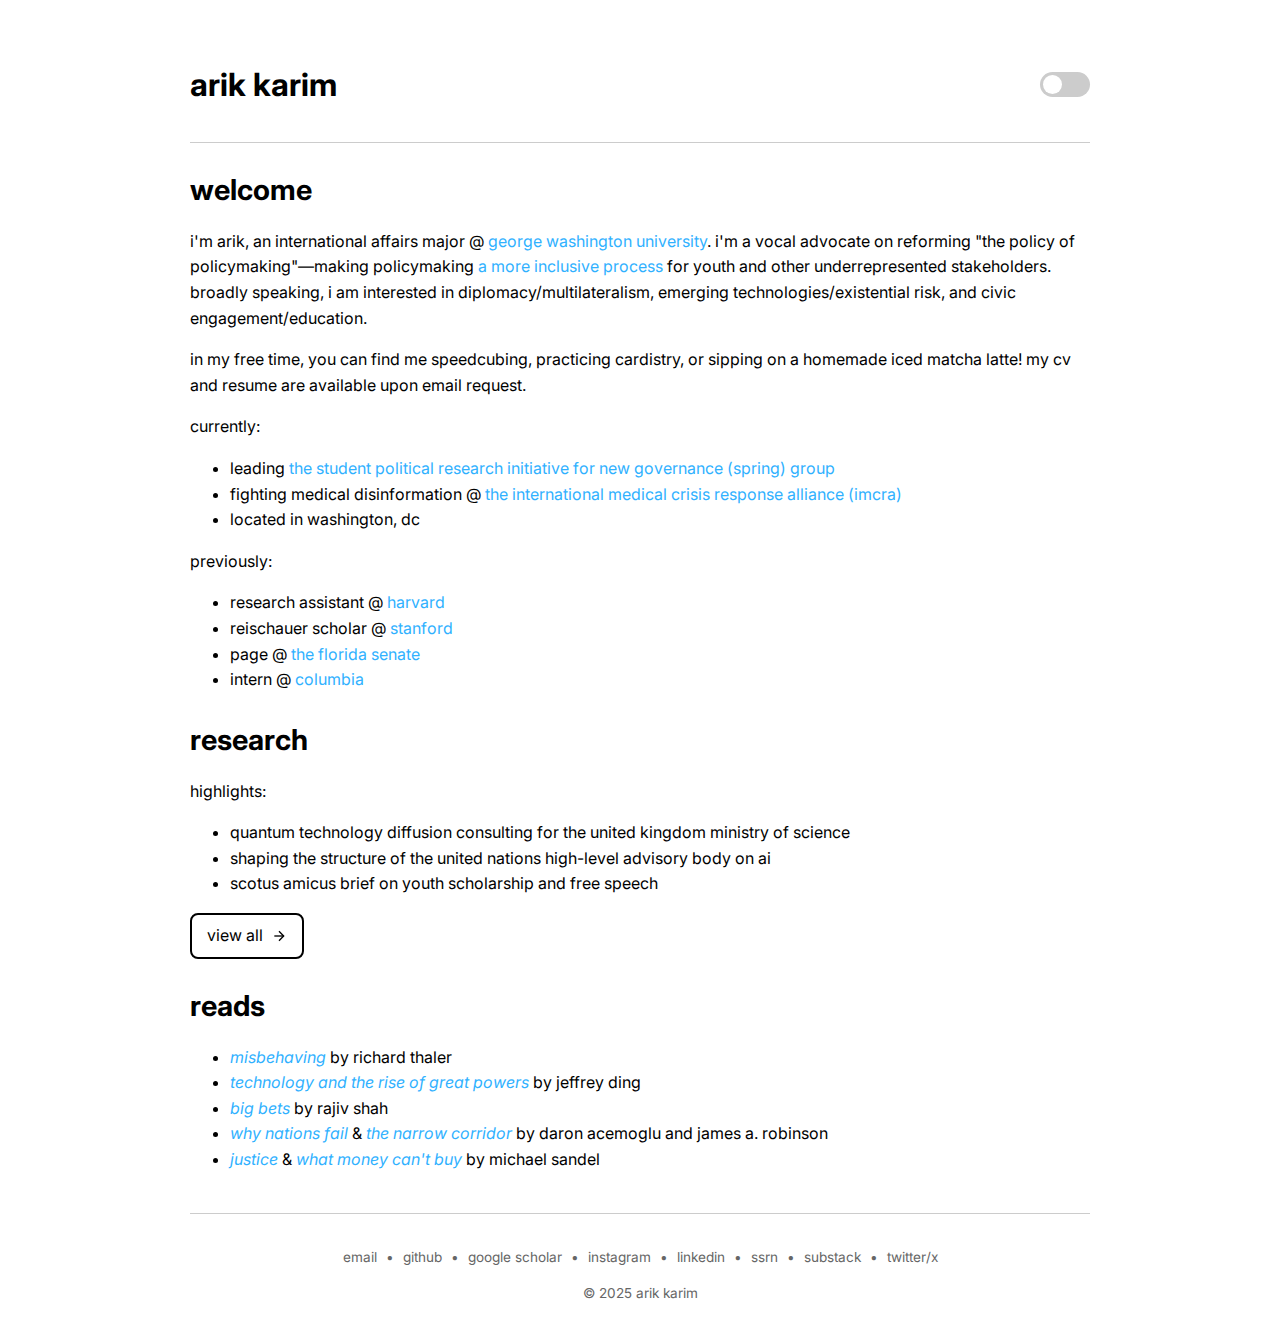
==== index.html @ 2d9f90a9 "Update index.html" ====
<!DOCTYPE html>
<html lang="en">
<head>
    <meta charset="UTF-8">
    <meta name="viewport" content="width=device-width, initial-scale=1.0">
    <title>arik karim</title>
    
    <style>
        /* Preload and visibility management */
        html {
            visibility: hidden;
        }
        html.theme-ready {
            visibility: visible;
        }
        
        /* Color variables for light and dark modes */
        html {
            --bg-color: #ffffff;
            --text-color: #333333;
        }
        
        html.dark-mode {
            --bg-color: #121212;
            --text-color: #f5f5f5;
        }
        
        /* Smooth theme transitions */
        body {
            background-color: var(--bg-color);
            color: var(--text-color);
            transition: background-color 0.3s ease, color 0.3s ease;
            font-family: 'Inter', sans-serif;
        }

        /* Theme toggle styling */
        .toggle-container {
            display: flex;
            align-items: center;
            justify-content: flex-end;
        }

        .toggle-switch {
            position: relative;
            display: inline-block;
            width: 50px;
            height: 24px;
        }

        .toggle-switch input {
            opacity: 0;
            width: 0;
            height: 0;
        }

        .slider {
            position: absolute;
            cursor: pointer;
            top: 0;
            left: 0;
            right: 0;
            bottom: 0;
            background-color: #ccc;
            transition: .4s;
            border-radius: 34px;
        }

        .slider:before {
            position: absolute;
            content: "";
            height: 16px;
            width: 16px;
            left: 4px;
            bottom: 4px;
            background-color: white;
            transition: .4s;
            border-radius: 50%;
        }

        input:checked + .slider {
            background-color: var(--accent-color);
        }

        input:checked + .slider:before {
            transform: translateX(26px);
        }
    </style>

    <script>
        (function() {
            // Enhanced theme synchronization logic
            function getCurrentTheme() {
                return localStorage.getItem('theme') || 
                       (window.matchMedia('(prefers-color-scheme: dark)').matches ? 'dark' : 'light');
            }
            
            // Function to apply theme
            function applyTheme(theme) {
                const html = document.documentElement;
                const themeToggle = document.getElementById('theme-toggle');
                
                if (theme === 'dark') {
                    html.classList.add('dark-mode');
                    if (themeToggle) themeToggle.checked = true;
                } else {
                    html.classList.remove('dark-mode');
                    if (themeToggle) themeToggle.checked = false;
                }
            }

            // Initial theme application
            applyTheme(getCurrentTheme());

            // Sync theme across pages
            window.addEventListener('storage', function(e) {
                if (e.key === 'theme-sync') {
                    try {
                        const data = JSON.parse(e.newValue);
                        applyTheme(data.theme);
                    } catch (error) {
                        console.error('Theme sync error:', error);
                    }
                }
            });

            // Ensure theme is set before page becomes visible
            setTimeout(function() {
                document.documentElement.classList.add('theme-ready');
            }, 10);
        })();
    </script>
    
    <link id="favicon" rel="icon" href="akfavicon1.ico" type="image/x-icon">
    <link href="https://fonts.googleapis.com/css2?family=Inter:wght@400;600&display=swap" rel="stylesheet">
    <link rel="stylesheet" href="styles.css">
    <script src="favicon.js" defer></script>
</head>
    
<body>
    <div class="container">
        <header class="header">
            <h1><a href="index.html" class="home-link">arik karim</a></h1>
            <div class="toggle-container">
                <label class="toggle-switch">
                    <input type="checkbox" id="theme-toggle">
                    <span class="slider"></span>
                </label>
            </div>
        </header>
        
        <section id="welcome">
            <h2>welcome</h2>
            <p>i'm arik, an international affairs major @ <a href="https://www.gwu.edu/" target="_blank">george washington university</a>. i'm a vocal advocate on reforming "the policy of policymaking"—making policymaking <a href="https://youtu.be/MZaQ7ZIQOeg?si=ThQEE5pB6f5t1y5o" target="_blank">a more inclusive process</a> for youth and other underrepresented stakeholders. broadly speaking, i am interested in diplomacy/multilateralism, emerging technologies/existential risk, and civic engagement/education.</p> 
            <p>in my free time, you can find me speedcubing, practicing cardistry, or sipping on a homemade iced matcha latte! my cv and resume are available upon email request.</p>
            <p>currently:</p> 
            <ul>
                <li>leading <a href="https://thespringgroup.org/" target="_blank">the student political research initiative for new governance (spring) group</a></li>
                <li>fighting medical disinformation @ <a href="https://www.imcra.net" target="_blank">the international medical crisis response alliance (imcra)</a></li>
                <li>located in washington, dc</li>
            </ul>
            <p>previously:</p>
            <ul>
                <li>research assistant @ <a href="https://harvard.edu/" target="_blank">harvard</a></li>
                <li>reischauer scholar @ <a href="https://stanford.edu/" target="_blank">stanford</a>
                <li>page @ <a href="https://flsenate.gov/" target="_blank">the florida senate</a></li>
                <li>intern @ <a href="https://columbia.edu/" target="_blank">columbia</a></li>
            </ul>
        </section>
        
        <section id="research">
            <h2>research</h2>
            <p>highlights:</p>
            <ul>
                <li>quantum technology diffusion consulting for the united kingdom ministry of science</li>
                <li>shaping the structure of the united nations high-level advisory body on ai</li>
                <li>scotus amicus brief on youth scholarship and free speech</li>
            </ul>
            <a href="research.html" class="button">
                view all
                <svg class="button-arrow" viewBox="0 0 24 24">
                    <line x1="5" y1="12" x2="19" y2="12"></line>
                    <polyline points="12 5 19 12 12 19"></polyline>
                </svg>
            </a>
        </section>
        
        <section id="reads">
            <h2>reads</h2>
            <ul>
                <li><a href="https://www.amazon.com/Misbehaving-Behavioral-Economics-Richard-Thaler/dp/039335279X" target="_blank"><i>misbehaving</i></a> by richard thaler</li>
                <li><a href="https://press.princeton.edu/books/paperback/9780691260341/technology-and-the-rise-of-great-powers" target="_blank"><i>technology and the rise of great powers</i></a> by jeffrey ding</li>
                <li><a href="https://simonandschuster.com/books/Big-Bets/Rajiv-Shah/9781668004388" target="_blank"><i>big bets</i></a> by rajiv shah</li>
                <li><a href="https://amazon.com/Why-Nations-Fail-Origins-Prosperity/dp/0307719227" target="_blank"><i>why nations fail</i></a> & <a href="https://penguinrandomhouse.com/books/555400/the-narrow-corridor-by-daron-acemoglu-and-james-a-robinson/" target="_blank"><i>the narrow corridor</i></a> by daron acemoglu and james a. robinson</li>
                <li><a href="https://amazon.com/Justice-Whats-Right-Thing-Do/dp/0374532508" target="_blank"><i>justice</i></a> & <a href="https://amazon.com/What-Money-Cant-Buy-Markets/dp/0374203032" target="_blank"><i>what money can't buy</i></a> by michael sandel</li>
            </ul>
        </section>
        
        <footer class="footer">
            <p>
                <a href="mailto:arik.karim@gwu.edu" target="_blank" class="email">email</a> • 
                <a href="https://github.com/ArikKarim" target="_blank" class="github">github</a> • 
                <a href="https://scholar.google.com/citations?user=ANVlVyoAAAAJ&hl=en" target="_blank" class="scholar">google scholar</a> • 
                <a href="https://instagram.com/arikkarim/" target="_blank" class="instagram">instagram</a> • 
                <a href="https://linkedin.com/in/arikkarim/" target="_blank" class="linkedin">linkedin</a> • 
                <a href="https://papers.ssrn.com/sol3/cf_dev/AbsByAuth.cfm?per_id=5793939" target="_blank" class="ssrn">ssrn</a> • 
                <a href="https://arikkarim.substack.com/" target="_blank" class="substack">substack</a> • 
                <a href="https://x.com/arikulkarim" target="_blank" class="twitter">twitter/x</a>
            </p>
            <p>© 2025 arik karim</p>
        </footer>
    </div>
    
    <script src="script.js"></script>
    
    <!--
    <audio id="toggle-sound" preload="auto" src="toggle-sound.mp3"></audio>
    <audio id="untoggle-sound" preload="auto" src="untoggle-sound.mp3"></audio>
    -->
</body>
</html>
---- styles.css ----
/* Theme visibility control */
html {
    visibility: hidden;
}

html.theme-ready {
    visibility: visible;
}

/* Base theme variables */
:root {
    /* Accent color controller */
    --accent-color: #30b1ff;

    /* Light theme variables */
    --background-color: #ffffff;
    --text-color: #000000;
    --link-color: var(--accent-color);
    --footer-text-color: #666666;
    --border-color: #cccccc;
}

/* Dark theme variables - Applied when .dark-mode class is present */
html.dark-mode {
    --background-color: #121212;
    --text-color: #ffffff;
    --link-color: var(--accent-color);
    --footer-text-color: #aaaaaa;
    --border-color: #444444;
}

/* Base styles using CSS variables */
body {
    font-family: 'Inter', sans-serif;
    margin: 0;
    padding: 0;
    line-height: 1.6;
    background-color: var(--background-color);
    color: var(--text-color);
    transition: background-color 0.3s, color 0.3s; /* Smooth theme transition */
}

.container {
    max-width: 900px;
    margin: 1% auto 0;
    padding: 15px;
}

.button {
    font-family: 'Inter', sans-serif;
    display: inline-block;
    padding: 8px 15px;
    text-decoration: none;
    border: 2px solid var(--text-color);
    border-radius: 8px;
    color: var(--text-color);
    background-color: transparent;
    transition: all 0.3s ease;
    cursor: pointer;
    font-size: 1rem;
    font-weight: 400;
    align-items: center;
    gap: 8px;
    width: fit-content;  /* Ensures button only spans necessary width */
    display: inline-flex;  /* Changed from flex to inline-flex */
}

.button:hover {
    color: var(--background-color);
    background-color: var(--text-color);
    border-color: var(--text-color);  /* Ensures consistent border color on hover */
}

/* Remove any potential pseudo-element lines */
.button:hover::before,
.button:hover::after {
    content: none;
}

.button-arrow {
    width: 1em;
    height: 1em;
    stroke: currentColor;
    stroke-width: 2;
    fill: none;
}

/* Base link styling */
a:not(.button) {
    position: relative;
    color: var(--link-color);
    text-decoration: none;
}

a:not(.button):hover {
    text-decoration: none; /* Prevent default underline behavior */
}

/* Sliding underline effect for non-button hyperlinks */
a:not(.button)::before {
    content: "";
    position: absolute;
    bottom: 0; /* Position underline at the bottom of text */
    left: 0;
    width: 0; /* Initially hidden */
    height: 1px; /* Thickness of underline */
    background-color: var(--link-color); /* Matches link color */
    transition: width 0.3s ease-in-out; /* Smooth sliding effect */
}

a:not(.button):hover::before {
    width: 100%; /* Full underline width on hover */
}

/* Header styles */
.header {
    display: flex;
    justify-content: space-between;
    align-items: center;
    padding: 10px 0;
    border-bottom: 1px solid var(--border-color);
}

.header h1 a {
    color: inherit; /* Inherits the text color from the parent */
    text-decoration: none; /* Removes underline */
}

.header h1 a:hover {
    text-decoration: none;
    color: inherit;
}

.header h1 a::before {
    display: none; /* Removes the sliding underline effect */
}

/* Toggle switch styles */
.toggle-container {
    position: relative;
}

.toggle-switch {
    position: relative;
    display: inline-block;
    width: 50px;
    height: 25px;
}

.toggle-switch input {
    opacity: 0;
    width: 0;
    height: 0;
}

.slider {
    position: absolute;
    top: 0;
    left: 0;
    right: 0;
    bottom: 0;
    background-color: #ccc; /* Default background */
    border-radius: 25px;
    cursor: pointer;
    transition: background-color 0.3s;
}

.slider:before {
    position: absolute;
    content: "";
    height: 19px;
    width: 19px;
    left: 3px;
    bottom: 3px;
    background-color: white;
    border-radius: 50%;
    transition: transform 0.3s;
}

input:checked + .slider {
    background-color: var(--accent-color); /* Toggle ON color matches theme */
}

input:checked + .slider:before {
    transform: translateX(25px);
}

/* Section styles */
section {
    margin: 20px 0;
}

section h2 {
    font-size: 1.8rem;
    margin-bottom: 10px;
}

/* Footer styles */
.footer-line {
    width: 100%;
    border: none;
    height: 2px;
    background-color: var(--border-color);
    margin: 20px 0;
}

.footer {
    text-align: center;
    margin-top: 40px;
    font-size: 0.85rem;
    color: var(--footer-text-color);
    padding-top: 20px;
    border-top: 1px solid var(--border-color);
}

/* Footer link styling */
.footer a {
    position: relative;
    text-decoration: none;
    color: inherit;
    margin: 0 5px;
    transition: color 0.3s;
}

/* Sliding underline effect for footer links */
.footer a::before {
    content: "";
    position: absolute;
    bottom: 0;
    left: 0;
    width: 0;
    height: 1px;
    background-color: currentColor;
    transition: width 0.3s ease-in-out;
}

.footer a:hover::before {
    width: 100%;
}

.footer a:hover {
    font-weight: bold;
}

/* Footer link hover effects with unique colors - unchanged */
.footer .email:hover {
    color: #d34b3d; /* Email Red */
}

.footer .github:hover {
    color: #333; /* Github Dark Gray */
}

.footer .linkedin:hover {
    color: #0A66C2; /* LinkedIn Blue */
}

.footer .ssrn:hover {
    color: #0a1b49; /* SSRN Purple */
}

.footer .instagram:hover {
    color: #E4405F; /* Instagram Pink */
}

.footer .substack:hover {
    color: #ff6719; /* Substack Orange */
}

.footer .twitter:hover {
    color: #1DA1F2; /* Twitter Blue */
}

.footer .scholar:hover {
    color: #4285F4; /* Google Scholar Blue */
}

/* Dark mode overrides for specific elements - only what can't be handled by variables */
html.dark-mode .footer .github:hover {
    color: #f0f0f0; /* Lighter color for dark mode */
}
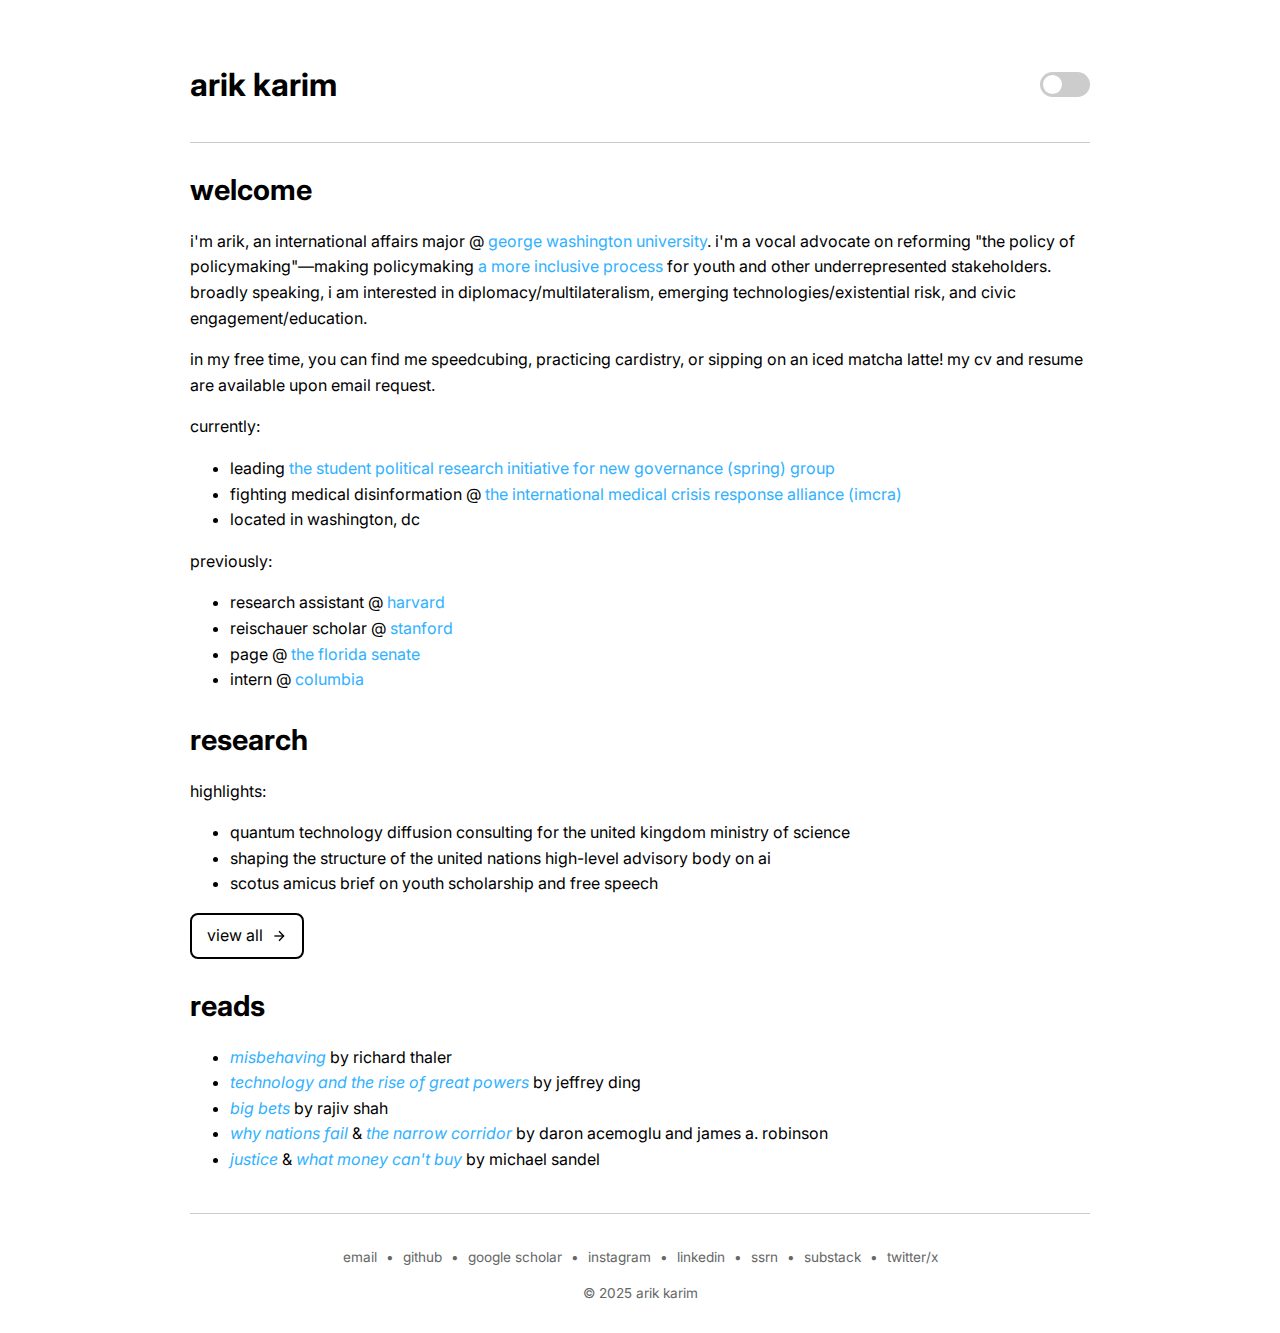
==== commit ea63b355: "Update index.html" ====
--- a/index.html
+++ b/index.html
@@ -1,6 +1,7 @@
 <!DOCTYPE html>
 <html lang="en">
 <head>
+    <meta name="google-site-verification" content="6I3Awm05y6AmcVmiAwLrv4iujUpGytCYcn7_JJEsXQI" />
     <meta charset="UTF-8">
     <meta name="viewport" content="width=device-width, initial-scale=1.0">
     <title>arik karim</title>
@@ -151,7 +152,7 @@
         <section id="welcome">
             <h2>welcome</h2>
             <p>i'm arik, an international affairs major @ <a href="https://www.gwu.edu/" target="_blank">george washington university</a>. i'm a vocal advocate on reforming "the policy of policymaking"—making policymaking <a href="https://youtu.be/MZaQ7ZIQOeg?si=ThQEE5pB6f5t1y5o" target="_blank">a more inclusive process</a> for youth and other underrepresented stakeholders. broadly speaking, i am interested in diplomacy/multilateralism, emerging technologies/existential risk, and civic engagement/education.</p> 
-            <p>in my free time, you can find me speedcubing, practicing cardistry, or sipping on a homemade iced matcha latte! my cv and resume are available upon email request.</p>
+            <p>in my free time, you can find me speedcubing, practicing cardistry, or sipping on an iced matcha latte! my cv and resume are available upon email request.</p>
             <p>currently:</p> 
             <ul>
                 <li>leading <a href="https://thespringgroup.org/" target="_blank">the student political research initiative for new governance (spring) group</a></li>
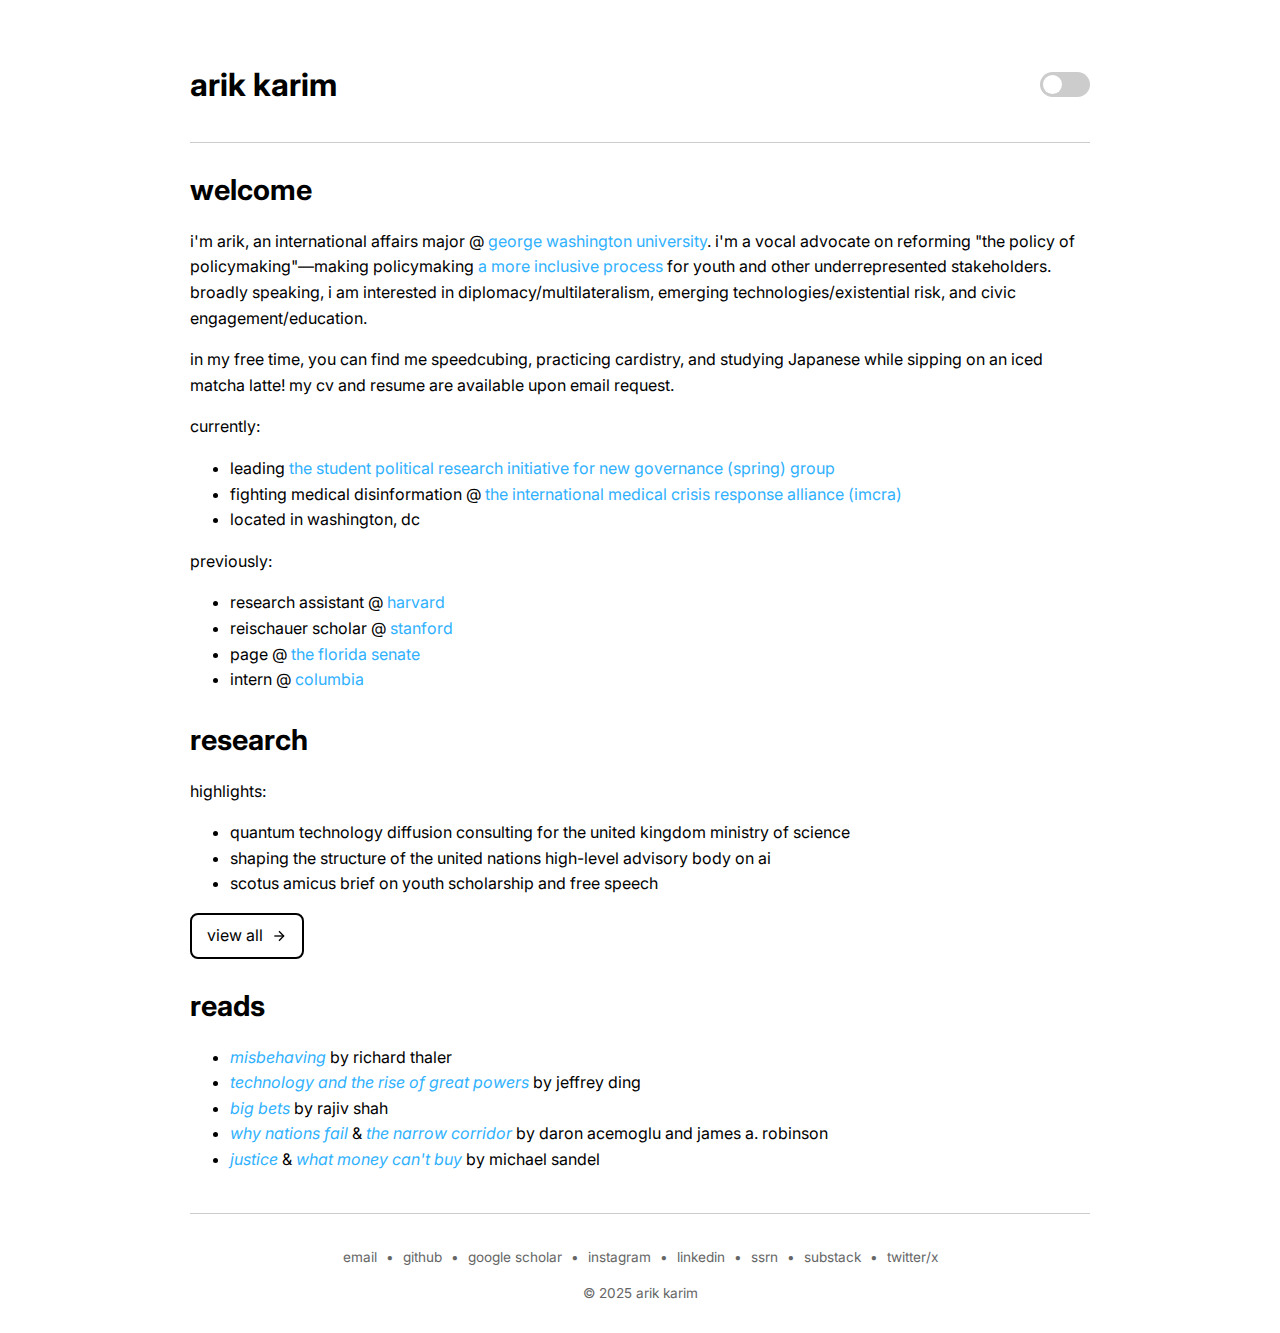
==== commit 5f86ca9e: "Update index.html" ====
--- a/index.html
+++ b/index.html
@@ -4,7 +4,7 @@
     <meta name="google-site-verification" content="6I3Awm05y6AmcVmiAwLrv4iujUpGytCYcn7_JJEsXQI" />
     <meta charset="UTF-8">
     <meta name="viewport" content="width=device-width, initial-scale=1.0">
-    <title>arik karim</title>
+    <title>arik karim/home</title>
     
     <style>
         /* Preload and visibility management */
@@ -134,7 +134,7 @@
     <link id="favicon" rel="icon" href="akfavicon1.ico" type="image/x-icon">
     <link href="https://fonts.googleapis.com/css2?family=Inter:wght@400;600&display=swap" rel="stylesheet">
     <link rel="stylesheet" href="styles.css">
-    <script src="favicon.js" defer></script>
+    <script src="script.js" defer></script>
 </head>
     
 <body>
@@ -152,7 +152,7 @@
         <section id="welcome">
             <h2>welcome</h2>
             <p>i'm arik, an international affairs major @ <a href="https://www.gwu.edu/" target="_blank">george washington university</a>. i'm a vocal advocate on reforming "the policy of policymaking"—making policymaking <a href="https://youtu.be/MZaQ7ZIQOeg?si=ThQEE5pB6f5t1y5o" target="_blank">a more inclusive process</a> for youth and other underrepresented stakeholders. broadly speaking, i am interested in diplomacy/multilateralism, emerging technologies/existential risk, and civic engagement/education.</p> 
-            <p>in my free time, you can find me speedcubing, practicing cardistry, or sipping on an iced matcha latte! my cv and resume are available upon email request.</p>
+            <p>in my free time, you can find me speedcubing, practicing cardistry, and studying Japanese while sipping on an iced matcha latte! my cv and resume are available upon email request.</p>
             <p>currently:</p> 
             <ul>
                 <li>leading <a href="https://thespringgroup.org/" target="_blank">the student political research initiative for new governance (spring) group</a></li>
@@ -210,9 +210,7 @@
             <p>© 2025 arik karim</p>
         </footer>
     </div>
-    
-    <script src="script.js"></script>
-    
+        
     <!--
     <audio id="toggle-sound" preload="auto" src="toggle-sound.mp3"></audio>
     <audio id="untoggle-sound" preload="auto" src="untoggle-sound.mp3"></audio>
